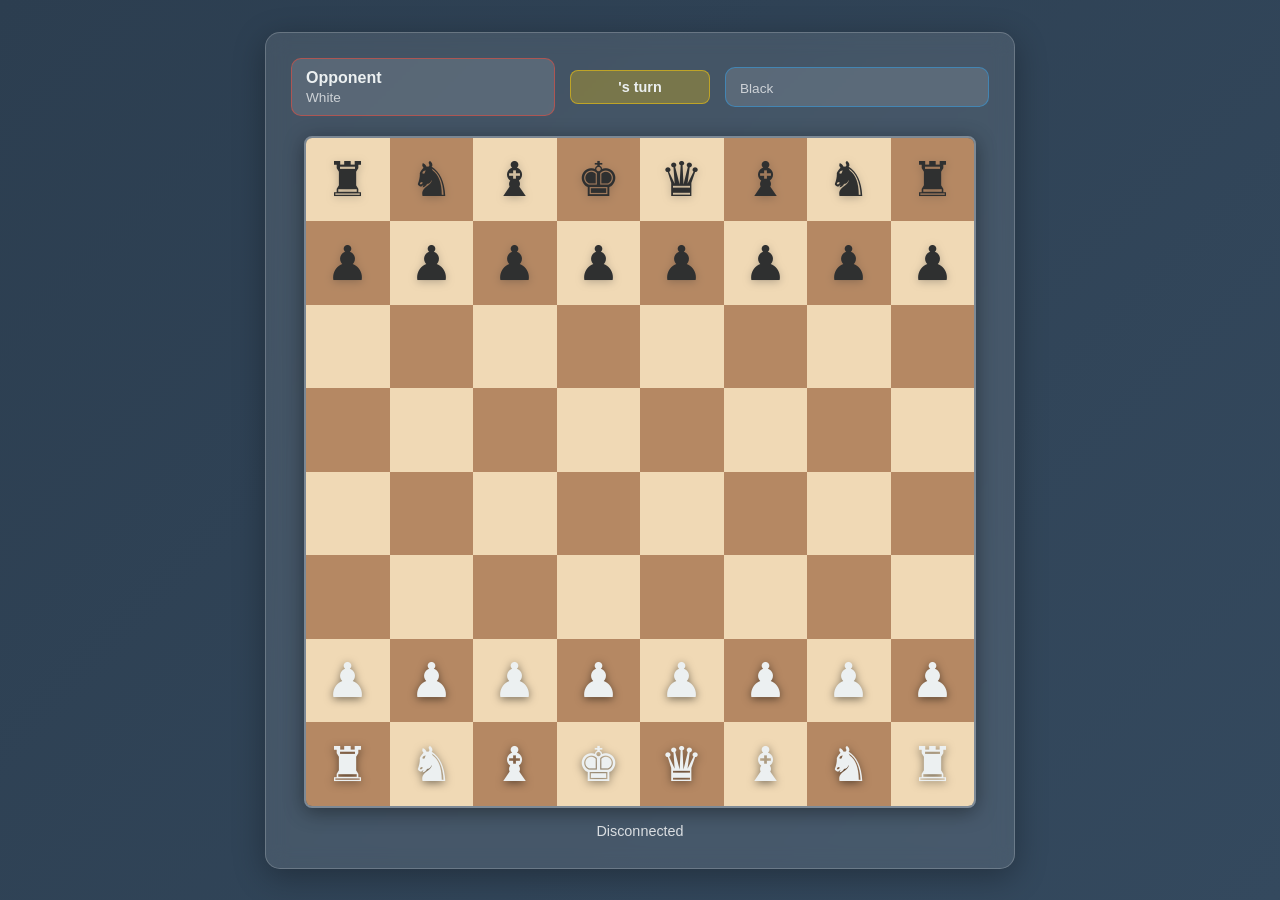
==== frontend-stuff/static/match.html @ adfb1ca8 "Updated Frontend To Match New Backend feature: Match Accept" ====
<!DOCTYPE html><html lang="en"><head><meta charset="UTF-8"><meta name="viewport" content="width=device-width,initial-scale=1"><title>Chess Match</title><link rel="stylesheet" href="style.css"></head><body><div class="match-container"><div class="game-info"><div class="player-card opponent"><div class="player-info"><div class="player-name" id="opponentName">Opponent</div><div class="player-role" id="opponentRole">White</div></div></div><div class="turn-indicator" id="turnIndicator">White's turn</div><div class="player-card you"><div class="player-info"><div class="player-name" id="yourName">You</div><div class="player-role" id="yourRole">Black</div></div></div></div><div id="board" class="board"></div><div id="status" class="match-status">Loading...</div></div><script src="match.js"></script></body></html>
---- frontend-stuff/static/style.css ----
*{margin:0;padding:0;box-sizing:border-box}body{font-family:'Segoe UI',Tahoma,Geneva,Verdana,sans-serif;background:linear-gradient(135deg,#2c3e50 0%,#34495e 100%);min-height:100vh;display:flex;justify-content:center;align-items:center;color:#ecf0f1}.lobby-container{background:rgba(255,255,255,.1);backdrop-filter:blur(10px);border-radius:15px;padding:30px;width:90%;max-width:600px;box-shadow:0 8px 32px rgba(0,0,0,.3);border:1px solid rgba(255,255,255,.2)}.lobby-header{text-align:center;margin-bottom:25px;border-bottom:2px solid rgba(255,255,255,.3);padding-bottom:15px}.lobby-header h1{font-size:2em;color:#ecf0f1;margin-bottom:5px}.status{display:inline-block;padding:5px 15px;border-radius:20px;font-size:.9em;font-weight:bold;margin-top:10px}.status.connected{background:#27ae60;color:#fff}.status.disconnected{background:#e74c3c;color:#fff}.status.connecting{background:#f39c12;color:#fff}.players-section{margin-top:20px}.players-section h2{font-size:1.3em;margin-bottom:15px;color:#ecf0f1}.players-list{background:rgba(0,0,0,.2);border-radius:10px;padding:15px;min-height:200px;max-height:300px;overflow-y:auto}.player-item{background:rgba(255,255,255,.15);padding:12px 15px;margin-bottom:10px;border-radius:8px;display:flex;align-items:center;gap:12px;transition:all .3s ease}.player-item:hover{background:rgba(255,255,255,.25);transform:translateX(5px)}.player-item:last-child{margin-bottom:0}.player-avatar{width:36px;height:36px;border-radius:50%;background:rgba(255,255,255,.3)}.player-name{font-size:1em;font-weight:500;flex:1}.profile-section{margin-top:10px;margin-bottom:18px}.user-card{display:flex;align-items:center;gap:12px;background:rgba(255,255,255,.12);border:1px solid rgba(255,255,255,.2);border-radius:12px;padding:12px 14px}.avatar{width:44px;height:44px;border-radius:50%;background:rgba(255,255,255,.3)}.user-info{display:flex;flex-direction:column;gap:2px}.user-name{font-weight:600}.user-note{font-size:.85em;color:rgba(255,255,255,.7)}.empty-message{text-align:center;color:rgba(255,255,255,.5);font-style:italic;padding:30px}.players-list::-webkit-scrollbar{width:8px}.players-list::-webkit-scrollbar-track{background:rgba(0,0,0,.2);border-radius:10px}.players-list::-webkit-scrollbar-thumb{background:rgba(255,255,255,.3);border-radius:10px}.players-list::-webkit-scrollbar-thumb:hover{background:rgba(255,255,255,.5)}.invite-btn{background:#3498db;color:#fff;border:none;padding:6px 14px;border-radius:6px;font-size:.9em;font-weight:600;cursor:pointer;transition:all .2s ease}.invite-btn:hover{background:#2980b9;transform:scale(1.05)}.invite-btn:active{transform:scale(.95)}.notifications{position:fixed;top:20px;right:20px;display:flex;flex-direction:column;gap:12px;z-index:1000;max-width:320px}.notification{background:rgba(52,152,219,.95);backdrop-filter:blur(10px);color:#fff;padding:15px;border-radius:10px;box-shadow:0 4px 16px rgba(0,0,0,.3);animation:slideIn .3s ease;border:1px solid rgba(255,255,255,.3)}.notification.fade-out{animation:fadeOut .3s ease forwards}.notification-text{font-size:.95em;font-weight:500;margin-bottom:8px}.notification-timer{height:4px;background:rgba(255,255,255,.3);border-radius:2px;overflow:hidden}.notification-progress{height:100%;background:rgba(255,255,255,.9);transition:width .05s linear;border-radius:2px}@keyframes slideIn{from{transform:translateX(400px);opacity:0}to{transform:translateX(0);opacity:1}}@keyframes fadeOut{to{transform:translateX(400px);opacity:0}}.match-container{background:rgba(255,255,255,.1);backdrop-filter:blur(10px);border-radius:15px;padding:25px;width:90%;max-width:750px;box-shadow:0 8px 32px rgba(0,0,0,.3);border:1px solid rgba(255,255,255,.2)}.game-info{display:flex;justify-content:space-between;align-items:center;margin-bottom:20px;gap:15px}.player-card{background:rgba(255,255,255,.12);border:1px solid rgba(255,255,255,.2);border-radius:10px;padding:10px 14px;flex:1}.player-card.you{border-color:rgba(52,152,219,.6)}.player-card.opponent{border-color:rgba(231,76,60,.6)}.player-info{display:flex;flex-direction:column;gap:3px}.player-card .player-name{font-size:1em;font-weight:600}.player-role{font-size:.85em;color:rgba(255,255,255,.7)}.turn-indicator{background:rgba(241,196,15,.3);border:1px solid rgba(241,196,15,.6);border-radius:8px;padding:8px 12px;font-size:.9em;font-weight:600;text-align:center;min-width:140px}.board{display:grid;grid-template-columns:repeat(8,1fr);gap:0;width:100%;max-width:672px;margin:0 auto 15px;aspect-ratio:1;border:2px solid rgba(255,255,255,.3);border-radius:8px;overflow:hidden;box-shadow:0 4px 20px rgba(0,0,0,.4)}.square{aspect-ratio:1;display:flex;align-items:center;justify-content:center;cursor:pointer;transition:all .2s ease;position:relative}.square.light{background:#f0d9b5}.square.dark{background:#b58863}.square:hover{filter:brightness(1.1)}.square.selected{box-shadow:inset 0 0 0 3px #f39c12;filter:brightness(.9)}.piece{font-size:clamp(28px,6vw,48px);user-select:none;transition:transform .1s ease}.piece:hover{transform:scale(1.1)}.piece.white{filter:drop-shadow(0 2px 4px rgba(0,0,0,.5))}.piece.black{filter:drop-shadow(0 2px 4px rgba(255,255,255,.3)) brightness(.2)}.match-status{text-align:center;font-size:.9em;color:rgba(255,255,255,.8);min-height:20px}
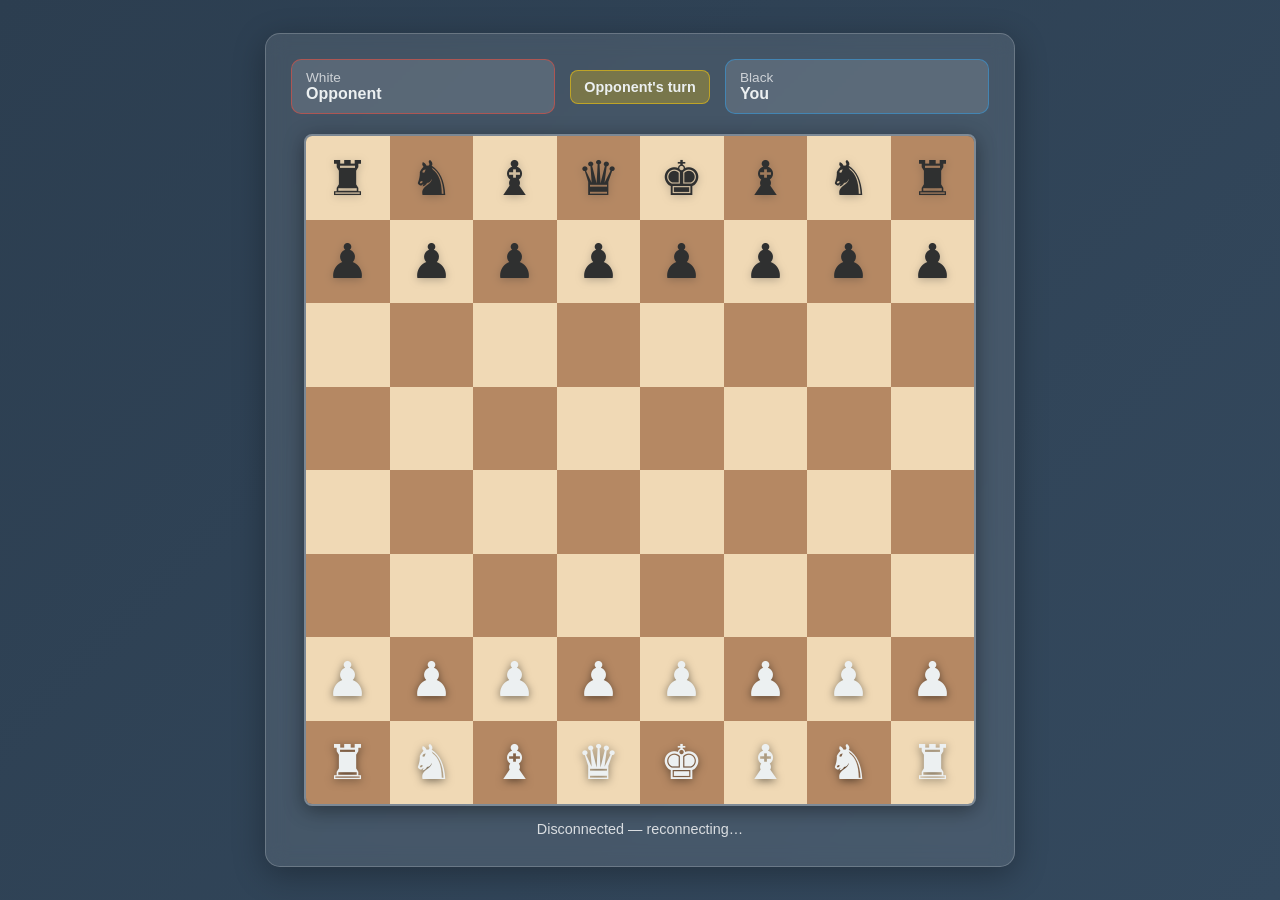
==== commit 37953573: "WIP Frontend Match Functionality" ====
--- a/frontend-stuff/static/match.html
+++ b/frontend-stuff/static/match.html
@@ -1 +1,34 @@
-<!DOCTYPE html><html lang="en"><head><meta charset="UTF-8"><meta name="viewport" content="width=device-width,initial-scale=1"><title>Chess Match</title><link rel="stylesheet" href="style.css"></head><body><div class="match-container"><div class="game-info"><div class="player-card opponent"><div class="player-info"><div class="player-name" id="opponentName">Opponent</div><div class="player-role" id="opponentRole">White</div></div></div><div class="turn-indicator" id="turnIndicator">White's turn</div><div class="player-card you"><div class="player-info"><div class="player-name" id="yourName">You</div><div class="player-role" id="yourRole">Black</div></div></div></div><div id="board" class="board"></div><div id="status" class="match-status">Loading...</div></div><script src="match.js"></script></body></html>
+<!DOCTYPE html>
+<html lang="en">
+<head>
+  <meta charset="UTF-8">
+  <meta name="viewport" content="width=device-width,initial-scale=1">
+  <title>Chess Match</title>
+  <link rel="stylesheet" href="style.css">
+</head>
+<body>
+  <div class="match-container">
+
+    <div class="game-info">
+      <div class="player-card opponent">
+        <div class="player-role" id="opponentRole">Black</div>
+        <div class="player-name" id="opponentName">Opponent</div>
+      </div>
+
+      <div class="turn-indicator" id="turnIndicator">Loading…</div>
+
+      <div class="player-card you">
+        <div class="player-role" id="yourRole">White</div>
+        <div class="player-name" id="yourName">You</div>
+      </div>
+    </div>
+
+    <div id="board" class="board"></div>
+
+    <div id="status" class="match-status"></div>
+
+  </div>
+  <script src="match.js"></script>
+</body>
+</html>
+
--- a/frontend-stuff/static/style.css
+++ b/frontend-stuff/static/style.css
@@ -1 +1 @@
-*{margin:0;padding:0;box-sizing:border-box}body{font-family:'Segoe UI',Tahoma,Geneva,Verdana,sans-serif;background:linear-gradient(135deg,#2c3e50 0%,#34495e 100%);min-height:100vh;display:flex;justify-content:center;align-items:center;color:#ecf0f1}.lobby-container{background:rgba(255,255,255,.1);backdrop-filter:blur(10px);border-radius:15px;padding:30px;width:90%;max-width:600px;box-shadow:0 8px 32px rgba(0,0,0,.3);border:1px solid rgba(255,255,255,.2)}.lobby-header{text-align:center;margin-bottom:25px;border-bottom:2px solid rgba(255,255,255,.3);padding-bottom:15px}.lobby-header h1{font-size:2em;color:#ecf0f1;margin-bottom:5px}.status{display:inline-block;padding:5px 15px;border-radius:20px;font-size:.9em;font-weight:bold;margin-top:10px}.status.connected{background:#27ae60;color:#fff}.status.disconnected{background:#e74c3c;color:#fff}.status.connecting{background:#f39c12;color:#fff}.players-section{margin-top:20px}.players-section h2{font-size:1.3em;margin-bottom:15px;color:#ecf0f1}.players-list{background:rgba(0,0,0,.2);border-radius:10px;padding:15px;min-height:200px;max-height:300px;overflow-y:auto}.player-item{background:rgba(255,255,255,.15);padding:12px 15px;margin-bottom:10px;border-radius:8px;display:flex;align-items:center;gap:12px;transition:all .3s ease}.player-item:hover{background:rgba(255,255,255,.25);transform:translateX(5px)}.player-item:last-child{margin-bottom:0}.player-avatar{width:36px;height:36px;border-radius:50%;background:rgba(255,255,255,.3)}.player-name{font-size:1em;font-weight:500;flex:1}.profile-section{margin-top:10px;margin-bottom:18px}.user-card{display:flex;align-items:center;gap:12px;background:rgba(255,255,255,.12);border:1px solid rgba(255,255,255,.2);border-radius:12px;padding:12px 14px}.avatar{width:44px;height:44px;border-radius:50%;background:rgba(255,255,255,.3)}.user-info{display:flex;flex-direction:column;gap:2px}.user-name{font-weight:600}.user-note{font-size:.85em;color:rgba(255,255,255,.7)}.empty-message{text-align:center;color:rgba(255,255,255,.5);font-style:italic;padding:30px}.players-list::-webkit-scrollbar{width:8px}.players-list::-webkit-scrollbar-track{background:rgba(0,0,0,.2);border-radius:10px}.players-list::-webkit-scrollbar-thumb{background:rgba(255,255,255,.3);border-radius:10px}.players-list::-webkit-scrollbar-thumb:hover{background:rgba(255,255,255,.5)}.invite-btn{background:#3498db;color:#fff;border:none;padding:6px 14px;border-radius:6px;font-size:.9em;font-weight:600;cursor:pointer;transition:all .2s ease}.invite-btn:hover{background:#2980b9;transform:scale(1.05)}.invite-btn:active{transform:scale(.95)}.notifications{position:fixed;top:20px;right:20px;display:flex;flex-direction:column;gap:12px;z-index:1000;max-width:320px}.notification{background:rgba(52,152,219,.95);backdrop-filter:blur(10px);color:#fff;padding:15px;border-radius:10px;box-shadow:0 4px 16px rgba(0,0,0,.3);animation:slideIn .3s ease;border:1px solid rgba(255,255,255,.3)}.notification.fade-out{animation:fadeOut .3s ease forwards}.notification-text{font-size:.95em;font-weight:500;margin-bottom:8px}.notification-timer{height:4px;background:rgba(255,255,255,.3);border-radius:2px;overflow:hidden}.notification-progress{height:100%;background:rgba(255,255,255,.9);transition:width .05s linear;border-radius:2px}@keyframes slideIn{from{transform:translateX(400px);opacity:0}to{transform:translateX(0);opacity:1}}@keyframes fadeOut{to{transform:translateX(400px);opacity:0}}.match-container{background:rgba(255,255,255,.1);backdrop-filter:blur(10px);border-radius:15px;padding:25px;width:90%;max-width:750px;box-shadow:0 8px 32px rgba(0,0,0,.3);border:1px solid rgba(255,255,255,.2)}.game-info{display:flex;justify-content:space-between;align-items:center;margin-bottom:20px;gap:15px}.player-card{background:rgba(255,255,255,.12);border:1px solid rgba(255,255,255,.2);border-radius:10px;padding:10px 14px;flex:1}.player-card.you{border-color:rgba(52,152,219,.6)}.player-card.opponent{border-color:rgba(231,76,60,.6)}.player-info{display:flex;flex-direction:column;gap:3px}.player-card .player-name{font-size:1em;font-weight:600}.player-role{font-size:.85em;color:rgba(255,255,255,.7)}.turn-indicator{background:rgba(241,196,15,.3);border:1px solid rgba(241,196,15,.6);border-radius:8px;padding:8px 12px;font-size:.9em;font-weight:600;text-align:center;min-width:140px}.board{display:grid;grid-template-columns:repeat(8,1fr);gap:0;width:100%;max-width:672px;margin:0 auto 15px;aspect-ratio:1;border:2px solid rgba(255,255,255,.3);border-radius:8px;overflow:hidden;box-shadow:0 4px 20px rgba(0,0,0,.4)}.square{aspect-ratio:1;display:flex;align-items:center;justify-content:center;cursor:pointer;transition:all .2s ease;position:relative}.square.light{background:#f0d9b5}.square.dark{background:#b58863}.square:hover{filter:brightness(1.1)}.square.selected{box-shadow:inset 0 0 0 3px #f39c12;filter:brightness(.9)}.piece{font-size:clamp(28px,6vw,48px);user-select:none;transition:transform .1s ease}.piece:hover{transform:scale(1.1)}.piece.white{filter:drop-shadow(0 2px 4px rgba(0,0,0,.5))}.piece.black{filter:drop-shadow(0 2px 4px rgba(255,255,255,.3)) brightness(.2)}.match-status{text-align:center;font-size:.9em;color:rgba(255,255,255,.8);min-height:20px}
+*{margin:0;padding:0;box-sizing:border-box}body{font-family:'Segoe UI',Tahoma,Geneva,Verdana,sans-serif;background:linear-gradient(135deg,#2c3e50 0%,#34495e 100%);min-height:100vh;display:flex;justify-content:center;align-items:center;color:#ecf0f1}.lobby-container{background:rgba(255,255,255,.1);backdrop-filter:blur(10px);border-radius:15px;padding:30px;width:90%;max-width:600px;box-shadow:0 8px 32px rgba(0,0,0,.3);border:1px solid rgba(255,255,255,.2)}.lobby-header{text-align:center;margin-bottom:25px;border-bottom:2px solid rgba(255,255,255,.3);padding-bottom:15px}.lobby-header h1{font-size:2em;color:#ecf0f1;margin-bottom:5px}.status{display:inline-block;padding:5px 15px;border-radius:20px;font-size:.9em;font-weight:bold;margin-top:10px}.status.connected{background:#27ae60;color:#fff}.status.disconnected{background:#e74c3c;color:#fff}.status.connecting{background:#f39c12;color:#fff}.players-section{margin-top:20px}.players-section h2{font-size:1.3em;margin-bottom:15px;color:#ecf0f1}.players-list{background:rgba(0,0,0,.2);border-radius:10px;padding:15px;min-height:200px;max-height:300px;overflow-y:auto}.player-item{background:rgba(255,255,255,.15);padding:12px 15px;margin-bottom:10px;border-radius:8px;display:flex;align-items:center;gap:12px;transition:all .3s ease}.player-item:hover{background:rgba(255,255,255,.25);transform:translateX(5px)}.player-item:last-child{margin-bottom:0}.player-avatar{width:36px;height:36px;border-radius:50%;background:rgba(255,255,255,.3)}.player-name{font-size:1em;font-weight:500;flex:1}.profile-section{margin-top:10px;margin-bottom:18px}.user-card{display:flex;align-items:center;gap:12px;background:rgba(255,255,255,.12);border:1px solid rgba(255,255,255,.2);border-radius:12px;padding:12px 14px}.avatar{width:44px;height:44px;border-radius:50%;background:rgba(255,255,255,.3)}.user-info{display:flex;flex-direction:column;gap:2px}.user-name{font-weight:600}.user-note{font-size:.85em;color:rgba(255,255,255,.7)}.empty-message{text-align:center;color:rgba(255,255,255,.5);font-style:italic;padding:30px}.players-list::-webkit-scrollbar{width:8px}.players-list::-webkit-scrollbar-track{background:rgba(0,0,0,.2);border-radius:10px}.players-list::-webkit-scrollbar-thumb{background:rgba(255,255,255,.3);border-radius:10px}.players-list::-webkit-scrollbar-thumb:hover{background:rgba(255,255,255,.5)}.invite-btn{background:#3498db;color:#fff;border:none;padding:6px 14px;border-radius:6px;font-size:.9em;font-weight:600;cursor:pointer;transition:all .2s ease}.invite-btn:hover{background:#2980b9;transform:scale(1.05)}.invite-btn:active{transform:scale(.95)}.notifications{position:fixed;top:20px;right:20px;display:flex;flex-direction:column;gap:12px;z-index:1000;max-width:320px}.notification{background:rgba(52,152,219,.95);backdrop-filter:blur(10px);color:#fff;padding:15px;border-radius:10px;box-shadow:0 4px 16px rgba(0,0,0,.3);animation:slideIn .3s ease;border:1px solid rgba(255,255,255,.3)}.notification.fade-out{animation:fadeOut .3s ease forwards}.notification-text{font-size:.95em;font-weight:500;margin-bottom:8px}.notification-timer{height:4px;background:rgba(255,255,255,.3);border-radius:2px;overflow:hidden}.notification-progress{height:100%;background:rgba(255,255,255,.9);transition:width .05s linear;border-radius:2px}@keyframes slideIn{from{transform:translateX(400px);opacity:0}to{transform:translateX(0);opacity:1}}@keyframes fadeOut{to{transform:translateX(400px);opacity:0}}.match-container{background:rgba(255,255,255,.1);backdrop-filter:blur(10px);border-radius:15px;padding:25px;width:90%;max-width:750px;box-shadow:0 8px 32px rgba(0,0,0,.3);border:1px solid rgba(255,255,255,.2)}.game-info{display:flex;justify-content:space-between;align-items:center;margin-bottom:20px;gap:15px}.player-card{background:rgba(255,255,255,.12);border:1px solid rgba(255,255,255,.2);border-radius:10px;padding:10px 14px;flex:1}.player-card.you{border-color:rgba(52,152,219,.6)}.player-card.opponent{border-color:rgba(231,76,60,.6)}.player-info{display:flex;flex-direction:column;gap:3px}.player-card .player-name{font-size:1em;font-weight:600}.player-role{font-size:.85em;color:rgba(255,255,255,.7)}.turn-indicator{background:rgba(241,196,15,.3);border:1px solid rgba(241,196,15,.6);border-radius:8px;padding:8px 12px;font-size:.9em;font-weight:600;text-align:center;min-width:140px}.board{display:grid;grid-template-columns:repeat(8,1fr);gap:0;width:100%;max-width:672px;margin:0 auto 15px;aspect-ratio:1;border:2px solid rgba(255,255,255,.3);border-radius:8px;overflow:hidden;box-shadow:0 4px 20px rgba(0,0,0,.4)}.square{aspect-ratio:1;display:flex;align-items:center;justify-content:center;cursor:pointer;transition:all .2s ease;position:relative}.square.light{background:#f0d9b5}.square.dark{background:#b58863}.square:hover{filter:brightness(1.1)}.square.selected{box-shadow:inset 0 0 0 3px #f39c12;filter:brightness(.9)}.piece{font-size:clamp(28px,6vw,48px);user-select:none;transition:transform .1s ease}.piece:hover{transform:scale(1.1)}.piece.mine{filter:drop-shadow(0 2px 4px rgba(0,0,0,.5))}.piece.theirs{filter:drop-shadow(0 2px 4px rgba(255,255,255,.3)) brightness(.2)}.match-status{text-align:center;font-size:.9em;color:rgba(255,255,255,.8);min-height:20px}.turn-indicator.your-turn{background:rgba(39,174,96,.3);border-color:rgba(39,174,96,.6);color:#a8f0c2}
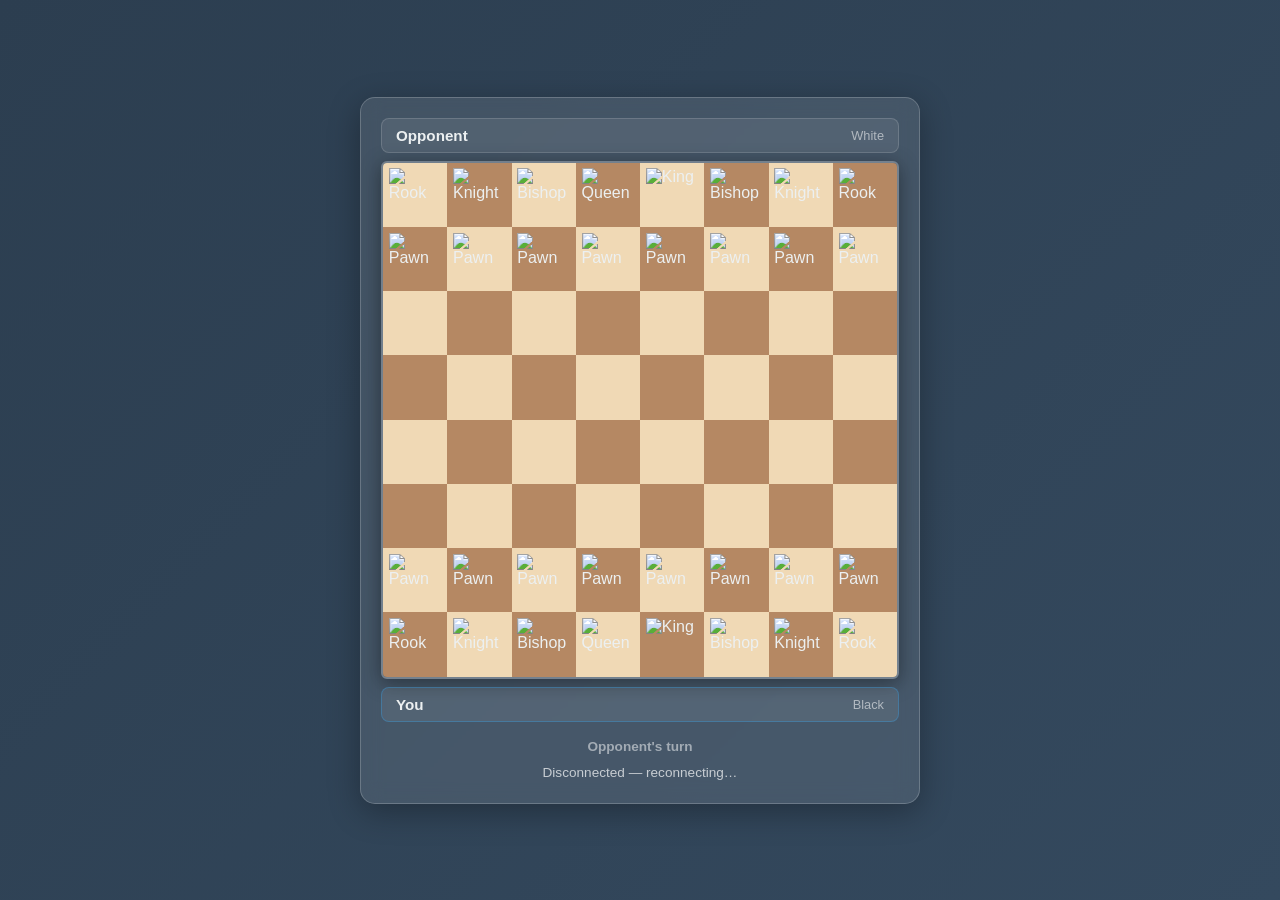
==== commit 5431fb77: "Yep" ====
--- a/frontend-stuff/static/match.html
+++ b/frontend-stuff/static/match.html
@@ -9,22 +9,19 @@
 <body>
   <div class="match-container">
 
-    <div class="game-info">
-      <div class="player-card opponent">
-        <div class="player-role" id="opponentRole">Black</div>
-        <div class="player-name" id="opponentName">Opponent</div>
-      </div>
-
-      <div class="turn-indicator" id="turnIndicator">Loading…</div>
-
-      <div class="player-card you">
-        <div class="player-role" id="yourRole">White</div>
-        <div class="player-name" id="yourName">You</div>
-      </div>
+    <div class="player-bar opponent-bar">
+      <span class="bar-name" id="opponentName">Opponent</span>
+      <span class="bar-role" id="opponentRole">Black</span>
     </div>
 
     <div id="board" class="board"></div>
 
+    <div class="player-bar your-bar">
+      <span class="bar-name" id="yourName">You</span>
+      <span class="bar-role" id="yourRole">White</span>
+    </div>
+
+    <div class="turn-indicator" id="turnIndicator">Loading…</div>
     <div id="status" class="match-status"></div>
 
   </div>
--- a/frontend-stuff/static/style.css
+++ b/frontend-stuff/static/style.css
@@ -1 +1,96 @@
-*{margin:0;padding:0;box-sizing:border-box}body{font-family:'Segoe UI',Tahoma,Geneva,Verdana,sans-serif;background:linear-gradient(135deg,#2c3e50 0%,#34495e 100%);min-height:100vh;display:flex;justify-content:center;align-items:center;color:#ecf0f1}.lobby-container{background:rgba(255,255,255,.1);backdrop-filter:blur(10px);border-radius:15px;padding:30px;width:90%;max-width:600px;box-shadow:0 8px 32px rgba(0,0,0,.3);border:1px solid rgba(255,255,255,.2)}.lobby-header{text-align:center;margin-bottom:25px;border-bottom:2px solid rgba(255,255,255,.3);padding-bottom:15px}.lobby-header h1{font-size:2em;color:#ecf0f1;margin-bottom:5px}.status{display:inline-block;padding:5px 15px;border-radius:20px;font-size:.9em;font-weight:bold;margin-top:10px}.status.connected{background:#27ae60;color:#fff}.status.disconnected{background:#e74c3c;color:#fff}.status.connecting{background:#f39c12;color:#fff}.players-section{margin-top:20px}.players-section h2{font-size:1.3em;margin-bottom:15px;color:#ecf0f1}.players-list{background:rgba(0,0,0,.2);border-radius:10px;padding:15px;min-height:200px;max-height:300px;overflow-y:auto}.player-item{background:rgba(255,255,255,.15);padding:12px 15px;margin-bottom:10px;border-radius:8px;display:flex;align-items:center;gap:12px;transition:all .3s ease}.player-item:hover{background:rgba(255,255,255,.25);transform:translateX(5px)}.player-item:last-child{margin-bottom:0}.player-avatar{width:36px;height:36px;border-radius:50%;background:rgba(255,255,255,.3)}.player-name{font-size:1em;font-weight:500;flex:1}.profile-section{margin-top:10px;margin-bottom:18px}.user-card{display:flex;align-items:center;gap:12px;background:rgba(255,255,255,.12);border:1px solid rgba(255,255,255,.2);border-radius:12px;padding:12px 14px}.avatar{width:44px;height:44px;border-radius:50%;background:rgba(255,255,255,.3)}.user-info{display:flex;flex-direction:column;gap:2px}.user-name{font-weight:600}.user-note{font-size:.85em;color:rgba(255,255,255,.7)}.empty-message{text-align:center;color:rgba(255,255,255,.5);font-style:italic;padding:30px}.players-list::-webkit-scrollbar{width:8px}.players-list::-webkit-scrollbar-track{background:rgba(0,0,0,.2);border-radius:10px}.players-list::-webkit-scrollbar-thumb{background:rgba(255,255,255,.3);border-radius:10px}.players-list::-webkit-scrollbar-thumb:hover{background:rgba(255,255,255,.5)}.invite-btn{background:#3498db;color:#fff;border:none;padding:6px 14px;border-radius:6px;font-size:.9em;font-weight:600;cursor:pointer;transition:all .2s ease}.invite-btn:hover{background:#2980b9;transform:scale(1.05)}.invite-btn:active{transform:scale(.95)}.notifications{position:fixed;top:20px;right:20px;display:flex;flex-direction:column;gap:12px;z-index:1000;max-width:320px}.notification{background:rgba(52,152,219,.95);backdrop-filter:blur(10px);color:#fff;padding:15px;border-radius:10px;box-shadow:0 4px 16px rgba(0,0,0,.3);animation:slideIn .3s ease;border:1px solid rgba(255,255,255,.3)}.notification.fade-out{animation:fadeOut .3s ease forwards}.notification-text{font-size:.95em;font-weight:500;margin-bottom:8px}.notification-timer{height:4px;background:rgba(255,255,255,.3);border-radius:2px;overflow:hidden}.notification-progress{height:100%;background:rgba(255,255,255,.9);transition:width .05s linear;border-radius:2px}@keyframes slideIn{from{transform:translateX(400px);opacity:0}to{transform:translateX(0);opacity:1}}@keyframes fadeOut{to{transform:translateX(400px);opacity:0}}.match-container{background:rgba(255,255,255,.1);backdrop-filter:blur(10px);border-radius:15px;padding:25px;width:90%;max-width:750px;box-shadow:0 8px 32px rgba(0,0,0,.3);border:1px solid rgba(255,255,255,.2)}.game-info{display:flex;justify-content:space-between;align-items:center;margin-bottom:20px;gap:15px}.player-card{background:rgba(255,255,255,.12);border:1px solid rgba(255,255,255,.2);border-radius:10px;padding:10px 14px;flex:1}.player-card.you{border-color:rgba(52,152,219,.6)}.player-card.opponent{border-color:rgba(231,76,60,.6)}.player-info{display:flex;flex-direction:column;gap:3px}.player-card .player-name{font-size:1em;font-weight:600}.player-role{font-size:.85em;color:rgba(255,255,255,.7)}.turn-indicator{background:rgba(241,196,15,.3);border:1px solid rgba(241,196,15,.6);border-radius:8px;padding:8px 12px;font-size:.9em;font-weight:600;text-align:center;min-width:140px}.board{display:grid;grid-template-columns:repeat(8,1fr);gap:0;width:100%;max-width:672px;margin:0 auto 15px;aspect-ratio:1;border:2px solid rgba(255,255,255,.3);border-radius:8px;overflow:hidden;box-shadow:0 4px 20px rgba(0,0,0,.4)}.square{aspect-ratio:1;display:flex;align-items:center;justify-content:center;cursor:pointer;transition:all .2s ease;position:relative}.square.light{background:#f0d9b5}.square.dark{background:#b58863}.square:hover{filter:brightness(1.1)}.square.selected{box-shadow:inset 0 0 0 3px #f39c12;filter:brightness(.9)}.piece{font-size:clamp(28px,6vw,48px);user-select:none;transition:transform .1s ease}.piece:hover{transform:scale(1.1)}.piece.mine{filter:drop-shadow(0 2px 4px rgba(0,0,0,.5))}.piece.theirs{filter:drop-shadow(0 2px 4px rgba(255,255,255,.3)) brightness(.2)}.match-status{text-align:center;font-size:.9em;color:rgba(255,255,255,.8);min-height:20px}.turn-indicator.your-turn{background:rgba(39,174,96,.3);border-color:rgba(39,174,96,.6);color:#a8f0c2}
+*{margin:0;padding:0;box-sizing:border-box}body{font-family:'Segoe UI',Tahoma,Geneva,Verdana,sans-serif;background:linear-gradient(135deg,#2c3e50 0%,#34495e 100%);min-height:100vh;display:flex;justify-content:center;align-items:center;color:#ecf0f1}.lobby-container{background:rgba(255,255,255,.1);backdrop-filter:blur(10px);border-radius:15px;padding:30px;width:90%;max-width:600px;box-shadow:0 8px 32px rgba(0,0,0,.3);border:1px solid rgba(255,255,255,.2)}.lobby-header{text-align:center;margin-bottom:25px;border-bottom:2px solid rgba(255,255,255,.3);padding-bottom:15px}.lobby-header h1{font-size:2em;color:#ecf0f1;margin-bottom:5px}.status{display:inline-block;padding:5px 15px;border-radius:20px;font-size:.9em;font-weight:bold;margin-top:10px}.status.connected{background:#27ae60;color:#fff}.status.disconnected{background:#e74c3c;color:#fff}.status.connecting{background:#f39c12;color:#fff}.players-section{margin-top:20px}.players-section h2{font-size:1.3em;margin-bottom:15px;color:#ecf0f1}.players-list{background:rgba(0,0,0,.2);border-radius:10px;padding:15px;min-height:200px;max-height:300px;overflow-y:auto}.player-item{background:rgba(255,255,255,.15);padding:12px 15px;margin-bottom:10px;border-radius:8px;display:flex;align-items:center;gap:12px;transition:all .3s ease}.player-item:hover{background:rgba(255,255,255,.25);transform:translateX(5px)}.player-item:last-child{margin-bottom:0}.player-avatar{width:36px;height:36px;border-radius:50%;background:rgba(255,255,255,.3)}.player-name{font-size:1em;font-weight:500;flex:1}.profile-section{margin-top:10px;margin-bottom:18px}.user-card{display:flex;align-items:center;gap:12px;background:rgba(255,255,255,.12);border:1px solid rgba(255,255,255,.2);border-radius:12px;padding:12px 14px}.avatar{width:44px;height:44px;border-radius:50%;background:rgba(255,255,255,.3)}.user-info{display:flex;flex-direction:column;gap:2px}.user-name{font-weight:600}.user-note{font-size:.85em;color:rgba(255,255,255,.7)}.empty-message{text-align:center;color:rgba(255,255,255,.5);font-style:italic;padding:30px}.players-list::-webkit-scrollbar{width:8px}.players-list::-webkit-scrollbar-track{background:rgba(0,0,0,.2);border-radius:10px}.players-list::-webkit-scrollbar-thumb{background:rgba(255,255,255,.3);border-radius:10px}.players-list::-webkit-scrollbar-thumb:hover{background:rgba(255,255,255,.5)}.invite-btn{background:#3498db;color:#fff;border:none;padding:6px 14px;border-radius:6px;font-size:.9em;font-weight:600;cursor:pointer;transition:all .2s ease}.invite-btn:hover{background:#2980b9;transform:scale(1.05)}.invite-btn:active{transform:scale(.95)}.notifications{position:fixed;top:20px;right:20px;display:flex;flex-direction:column;gap:12px;z-index:1000;max-width:320px}.notification{background:rgba(52,152,219,.95);backdrop-filter:blur(10px);color:#fff;padding:15px;border-radius:10px;box-shadow:0 4px 16px rgba(0,0,0,.3);animation:slideIn .3s ease;border:1px solid rgba(255,255,255,.3)}.notification.fade-out{animation:fadeOut .3s ease forwards}.notification-text{font-size:.95em;font-weight:500;margin-bottom:8px}.notification-timer{height:4px;background:rgba(255,255,255,.3);border-radius:2px;overflow:hidden}.notification-progress{height:100%;background:rgba(255,255,255,.9);transition:width .05s linear;border-radius:2px}@keyframes slideIn{from{transform:translateX(400px);opacity:0}to{transform:translateX(0);opacity:1}}@keyframes fadeOut{to{transform:translateX(400px);opacity:0}}
+
+/* ── Match page ─────────────────────────────────────────── */
+.match-container {
+  background: rgba(255,255,255,.1);
+  backdrop-filter: blur(10px);
+  border-radius: 15px;
+  padding: 20px;
+  width: 90%;
+  max-width: 560px;
+  box-shadow: 0 8px 32px rgba(0,0,0,.3);
+  border: 1px solid rgba(255,255,255,.2);
+}
+
+.player-bar {
+  display: flex;
+  align-items: center;
+  justify-content: space-between;
+  padding: 8px 14px;
+  border-radius: 8px;
+  background: rgba(255,255,255,.08);
+  border: 1px solid rgba(255,255,255,.15);
+}
+.player-bar.opponent-bar { margin-bottom: 8px; }
+.player-bar.your-bar     { margin-top: 8px; border-color: rgba(52,152,219,.4); }
+
+.bar-name {
+  font-weight: 600;
+  font-size: .95em;
+  overflow: hidden;
+  text-overflow: ellipsis;
+  white-space: nowrap;
+  min-width: 0;
+}
+.bar-role {
+  font-size: .8em;
+  color: rgba(255,255,255,.55);
+  flex-shrink: 0;
+  margin-left: 10px;
+}
+
+.board {
+  display: grid;
+  grid-template-columns: repeat(8, 1fr);
+  width: 100%;
+  aspect-ratio: 1;
+  border: 2px solid rgba(255,255,255,.25);
+  border-radius: 6px;
+  overflow: hidden;
+  box-shadow: 0 4px 20px rgba(0,0,0,.4);
+}
+
+.square {
+  aspect-ratio: 1;
+  display: flex;
+  align-items: center;
+  justify-content: center;
+  cursor: pointer;
+  position: relative;
+}
+.square.light { background: #f0d9b5; }
+.square.dark  { background: #b58863; }
+.square:hover { filter: brightness(1.08); }
+
+.square.selected       { box-shadow: inset 0 0 0 3px #f39c12; }
+.square.light.last-move { background: #cdd26a; }
+.square.dark.last-move  { background: #aaa23a; }
+
+.piece-img {
+  width: 82%;
+  height: 82%;
+  object-fit: contain;
+  user-select: none;
+  pointer-events: none;
+}
+
+.turn-indicator {
+  text-align: center;
+  padding: 7px 0;
+  margin-top: 10px;
+  font-size: .85em;
+  font-weight: 600;
+  color: rgba(255,255,255,.5);
+  border-radius: 6px;
+}
+.turn-indicator.your-turn {
+  color: #a8f0c2;
+}
+
+.match-status {
+  text-align: center;
+  font-size: .85em;
+  color: rgba(255,255,255,.7);
+  min-height: 18px;
+  margin-top: 4px;
+}
